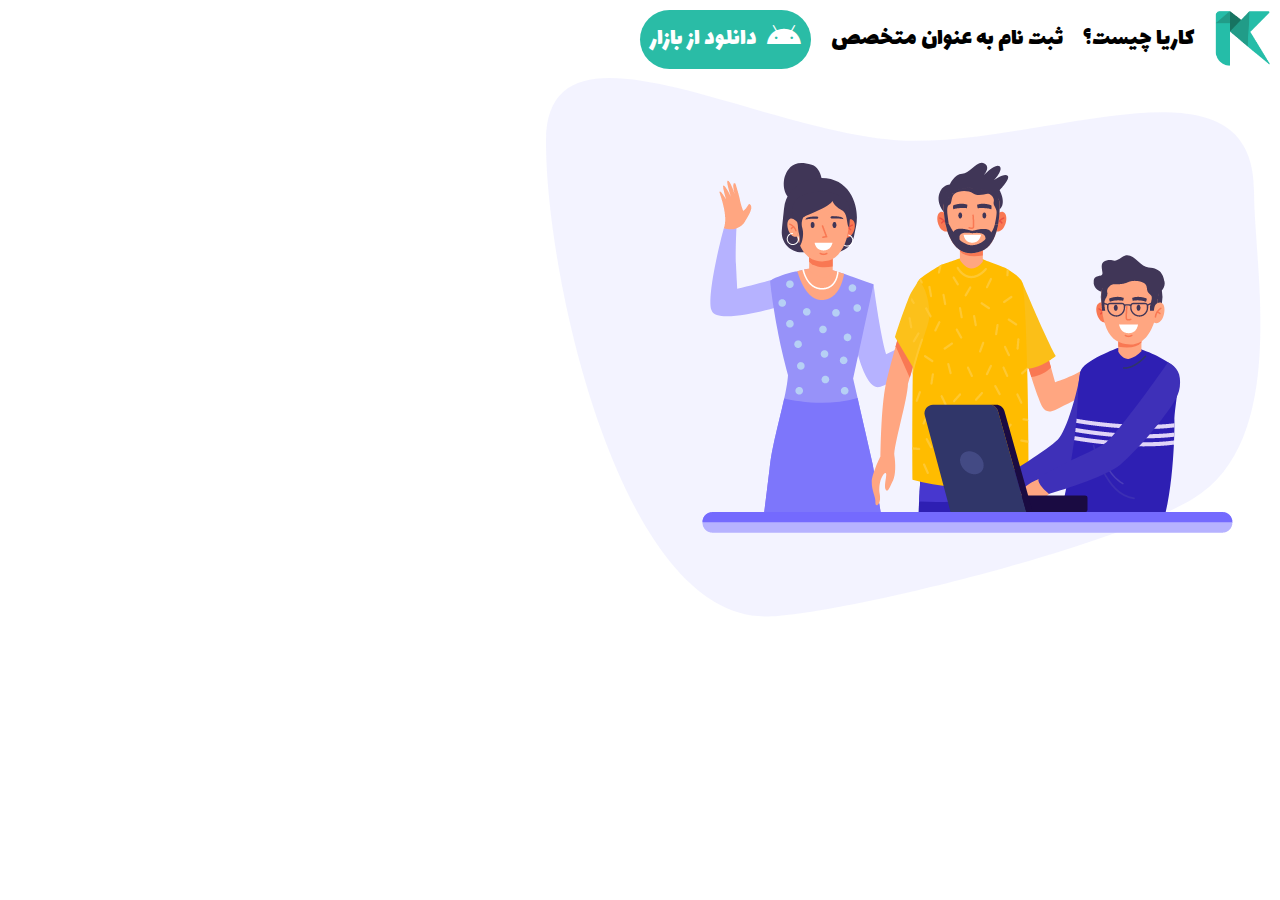
==== index.html @ eb7af567 "image introdcution added ." ====
<!DOCTYPE html>
<html lang="fa-IR" dir="rtl">
  <head>
    <meta charset="utf-8">
    <meta name="description" content="کاریا یک پلتفرم انلاین برای پیدا کردن و انتخاب متخصص با توجه به سابقه و تجربیاتشون هست . با کاریا بهترین متخصص رو انتخاب کنید">
    <meta name="author" content="ویرا">
    <meta name="robots" content="index,follow">
    <link rel="canonical" href="https://KariaApp.ir">
    <link rel="icon" type="image/png" href="images/favicon.png">
    <link rel="stylesheet" href="css/master.css">
    <link rel="stylesheet" href="css/all.css">
    <title>کاریا یک پلتفرم معرفی متخصص</title>
  </head>
  <body>
    <header>
      <nav>
        <ul>
          <li><a href="index.html"><img src="images/favicon.png" alt="kari logo" width="55" height="55"></a></li>
          <li><a href="index.html">کاریا چیست؟</a></li>
          <li><a href="#">ثبت نام به عنوان متخصص</a></li>
          <li><a href="https://cafebazaar.ir/"><i class="fab fa-android"></i> دانلود از بازار </a></li>
        </ul>
      </nav>
    </header>
    <main>
      <section>
        <img id="imgintro" src="images/intro.png" alt="معرفی کاریا" title="KariaIntroduction">
      </section>
    </main>
    <footer>

    </footer>
  </body>
</html>
---- css/master.css ----
@font-face {
  font-family: "Lalezar";
  src: url("../fonts/Lalezar-Regular.ttf") format("truetype");
}

body {
  font-family: Lalezar;
  padding: 2px
}

header ul{
  list-style-type: none;
  display: flex;
  align-items: center;
  margin: 0;
  padding: 0;
}

header a{
  text-decoration: none;
  color: black
}

ul > li:not(:first-child) {
  display: inline;
  margin-right: 20px;
  margin-bottom: 6px;
  font-size: 25px;
}

header li:last-child {
  background-color: #2ABCA6;
  border-radius: 30px;
  padding: 10px;
}

header li:last-child a{
  color: white;
  display: flex;
}

header li:last-child i{
  color: white;
  padding-top: 2px;
  font-size:30px;
  color:white;
  padding-left: 10px;
}

.imgintro{
  float: left;
}
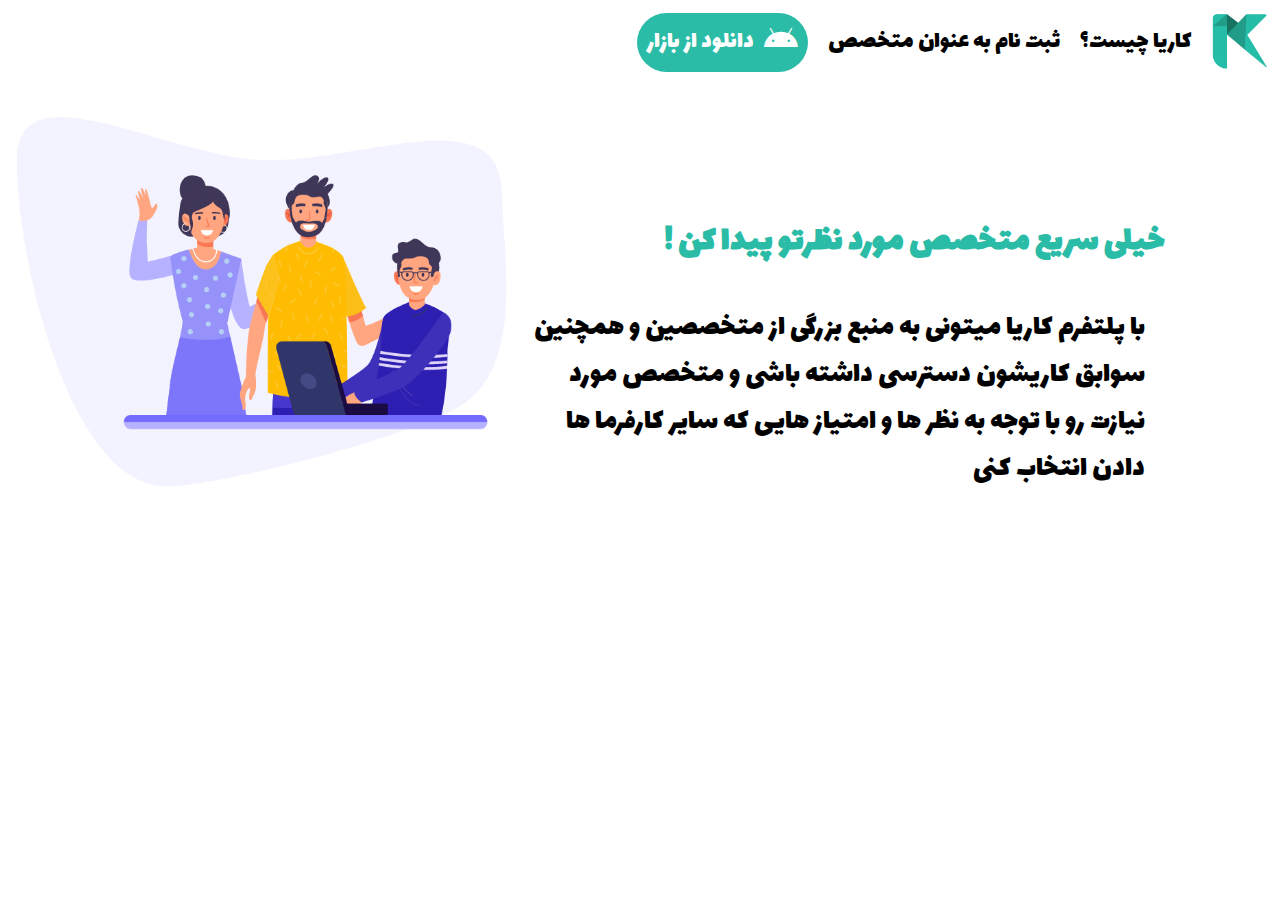
==== commit 87f5030d: "introduction section completed ." ====
--- a/index.html
+++ b/index.html
@@ -24,8 +24,15 @@
     </header>
     <main>
       <section>
-        <img id="imgintro" src="images/intro.png" alt="معرفی کاریا" title="KariaIntroduction">
-      </section>
+        <table id="tblintro">
+          <tbody>
+            <tr>
+              <td> <h3>خیلی سریع متخصص مورد نظرتو پیدا کن !</h3> <p> با پلتفرم کاریا میتونی به منبع بزرگی از متخصصین و همچنین سوابق کاریشون دسترسی داشته باشی و متخصص مورد نیازت رو با توجه به نظر ها و امتیاز هایی که سایر کارفرما ها دادن انتخاب کنی </p> </td>
+              <td><img id="imgintro" src="images/intro.png" alt="معرفی کاریا" title="معرفی کاریا" width="100%" height="auto"></td>
+            </tr>
+          </tbody>
+        </table>
+      </section>  
     </main>
     <footer>
 
--- a/css/master.css
+++ b/css/master.css
@@ -5,7 +5,7 @@
 
 body {
   font-family: Lalezar;
-  padding: 2px
+  padding: 5px;
 }
 
 header ul{
@@ -47,6 +47,25 @@
   padding-left: 10px;
 }
 
-.imgintro{
+#imgintro{
   float: left;
 }
+
+#tblintro{
+  width: 100%;
+}
+
+#tblintro td:first-child{
+  vertical-align: top;
+  padding-right: 100px;
+  padding-top: 100px;
+  width: 60%;
+  font-size: 30px;
+  color: #2ABCA6;
+}
+
+#tblintro td:first-child > p{
+  padding-right: 20px;
+  font-size: 30px;
+  color: black;
+}
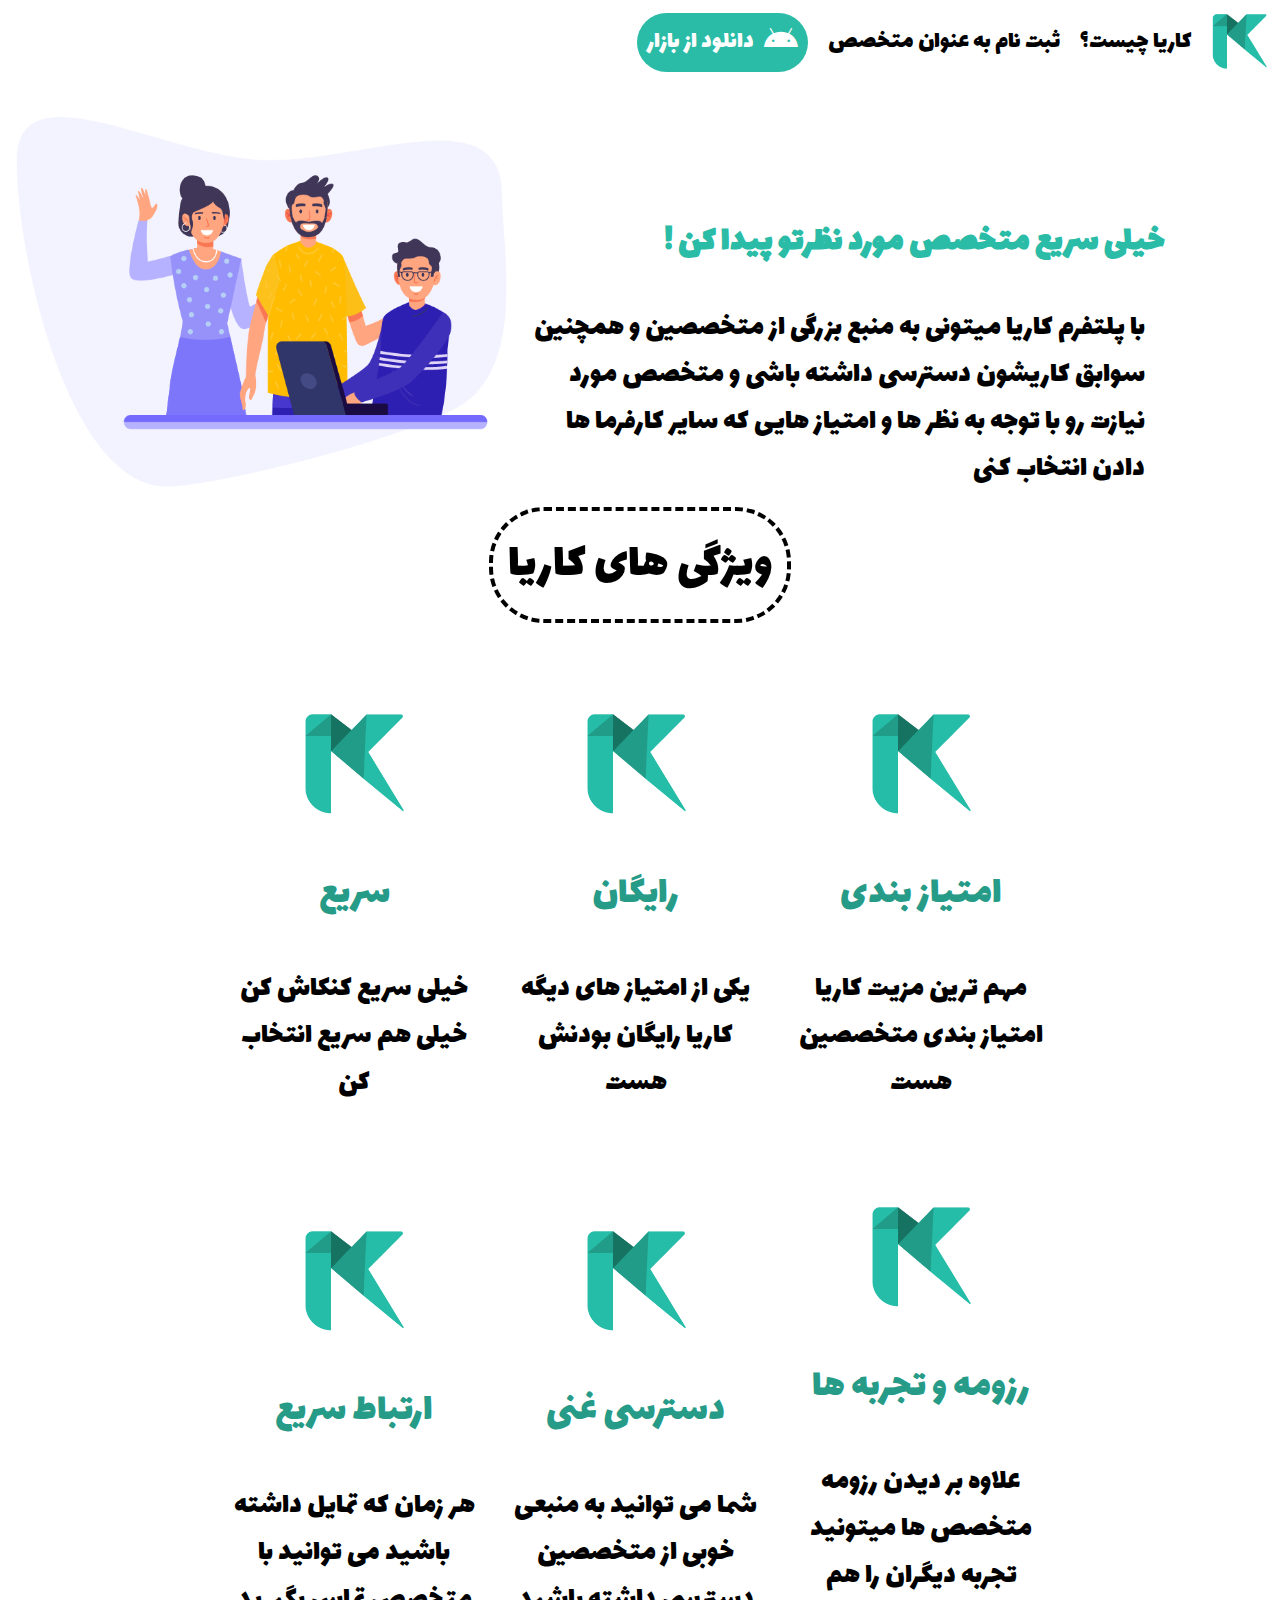
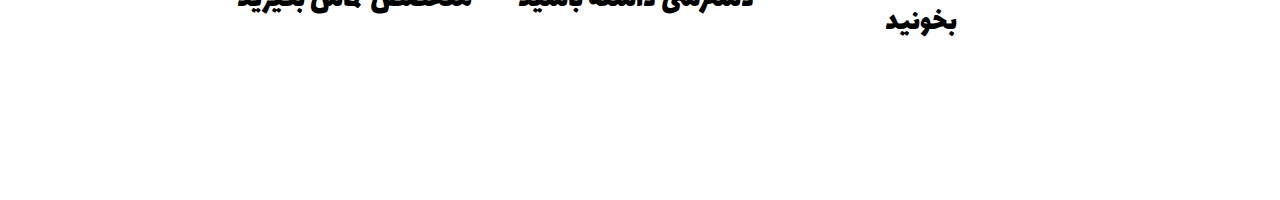
==== commit 34af3301: "features completed ." ====
--- a/index.html
+++ b/index.html
@@ -32,7 +32,25 @@
             </tr>
           </tbody>
         </table>
-      </section>  
+      </section>
+
+      <section>
+        <h2 id="karia-features-header">ویژگی های کاریا</h2>
+        <table id="karia-features-table">
+          <tbody>
+            <tr>
+              <td> <img src="images/favicon.png" alt="سرعت جستوجوی متخصص" title="سریع متخصصت رو پیدا کن"  width="100px" height="100px"> <h3>امتیاز بندی</h3> <p> مهم ترین مزیت کاریا امتیاز بندی متخصصین هست </p> </td>
+              <td> <img src="images/favicon.png" alt="رایگان متخصصت رو پیدا کن" title="از تمام امکانات رایگان استفاده کن"  width="100px" height="100px"> <h3>رایگان</h3> <p> یکی از امتیاز های دیگه کاریا رایگان بودنش هست </p> </td>
+              <td> <img src="images/favicon.png" alt="سریع جست و جو کن" title="خیلی سریع جستوجو کن و متخصصت رو پیدا کن"  width="100px" height="100px"> <h3>سریع</h3> <p> خیلی سریع کنکاش کن خیلی هم سریع انتخاب کن </p> </td>
+            </tr>
+            <tr>
+              <td> <img src="images/favicon.png" alt="رزومه ها و تجربه ها را ببینید" title="رزومه و تجربه ها رو ببینید"  width="100px" height="100px"> <h3>رزومه و تجربه ها</h3> <p> علاوه بر دیدن رزومه متخصص ها میتونید تجربه دیگران را هم بخونید </p> </td>
+              <td> <img src="images/favicon.png" alt="منبعی غنی از متخصصین" title="منبعی بزرگ از متخصصین"  width="100px" height="100px"> <h3>دسترسی غنی</h3> <p> شما می توانید به منبعی خوبی از متخصصین دسترسی داشته باشید </p> </td>
+              <td> <img src="images/favicon.png" alt="امکان تماس و ارتباط سریع با متخصص" title="امکان ارتباط سریع با متخصص"  width="100px" height="100px"> <h3>ارتباط سریع</h3> <p> هر زمان که تمایل داشته باشید می توانید با متخصص تماس بگیرید  </p> </td>
+            </tr>
+          </tbody>
+        </table>
+      </section>
     </main>
     <footer>
 
--- a/css/master.css
+++ b/css/master.css
@@ -69,3 +69,49 @@
   font-size: 30px;
   color: black;
 }
+
+section:not(:first-child){
+  text-align: center;
+  align-items: center;
+}
+
+#karia-features-header{
+  display: inline;
+  font-size: 50px;
+  font-weight: 100;
+  border: 4px dashed black;
+  border-radius: 55px;
+  padding: 15px;
+}
+
+#karia-features-table{
+  width: 70%;
+  height: auto;
+  margin: 60px auto;
+  border-spacing: 30px;
+}
+
+#karia-features-table td{
+  border-radius: 20px;
+  padding: 20px 0px 20px 0px;
+  width: 398px;
+  transition-timing-function: ease-in-out;
+  transition-duration: .5s;
+  transition-property: all;
+}
+
+#karia-features-table td:hover{
+  box-shadow: -5px 5px 40px #E7F7F6;
+  transform: scale(1.1);
+}
+
+#karia-features-table h3{
+  font-weight: 100;
+  font-size: 40px;
+  color: #269B87;
+}
+
+#karia-features-table p{
+  font-weight: 100;
+  font-size: 30px;
+}
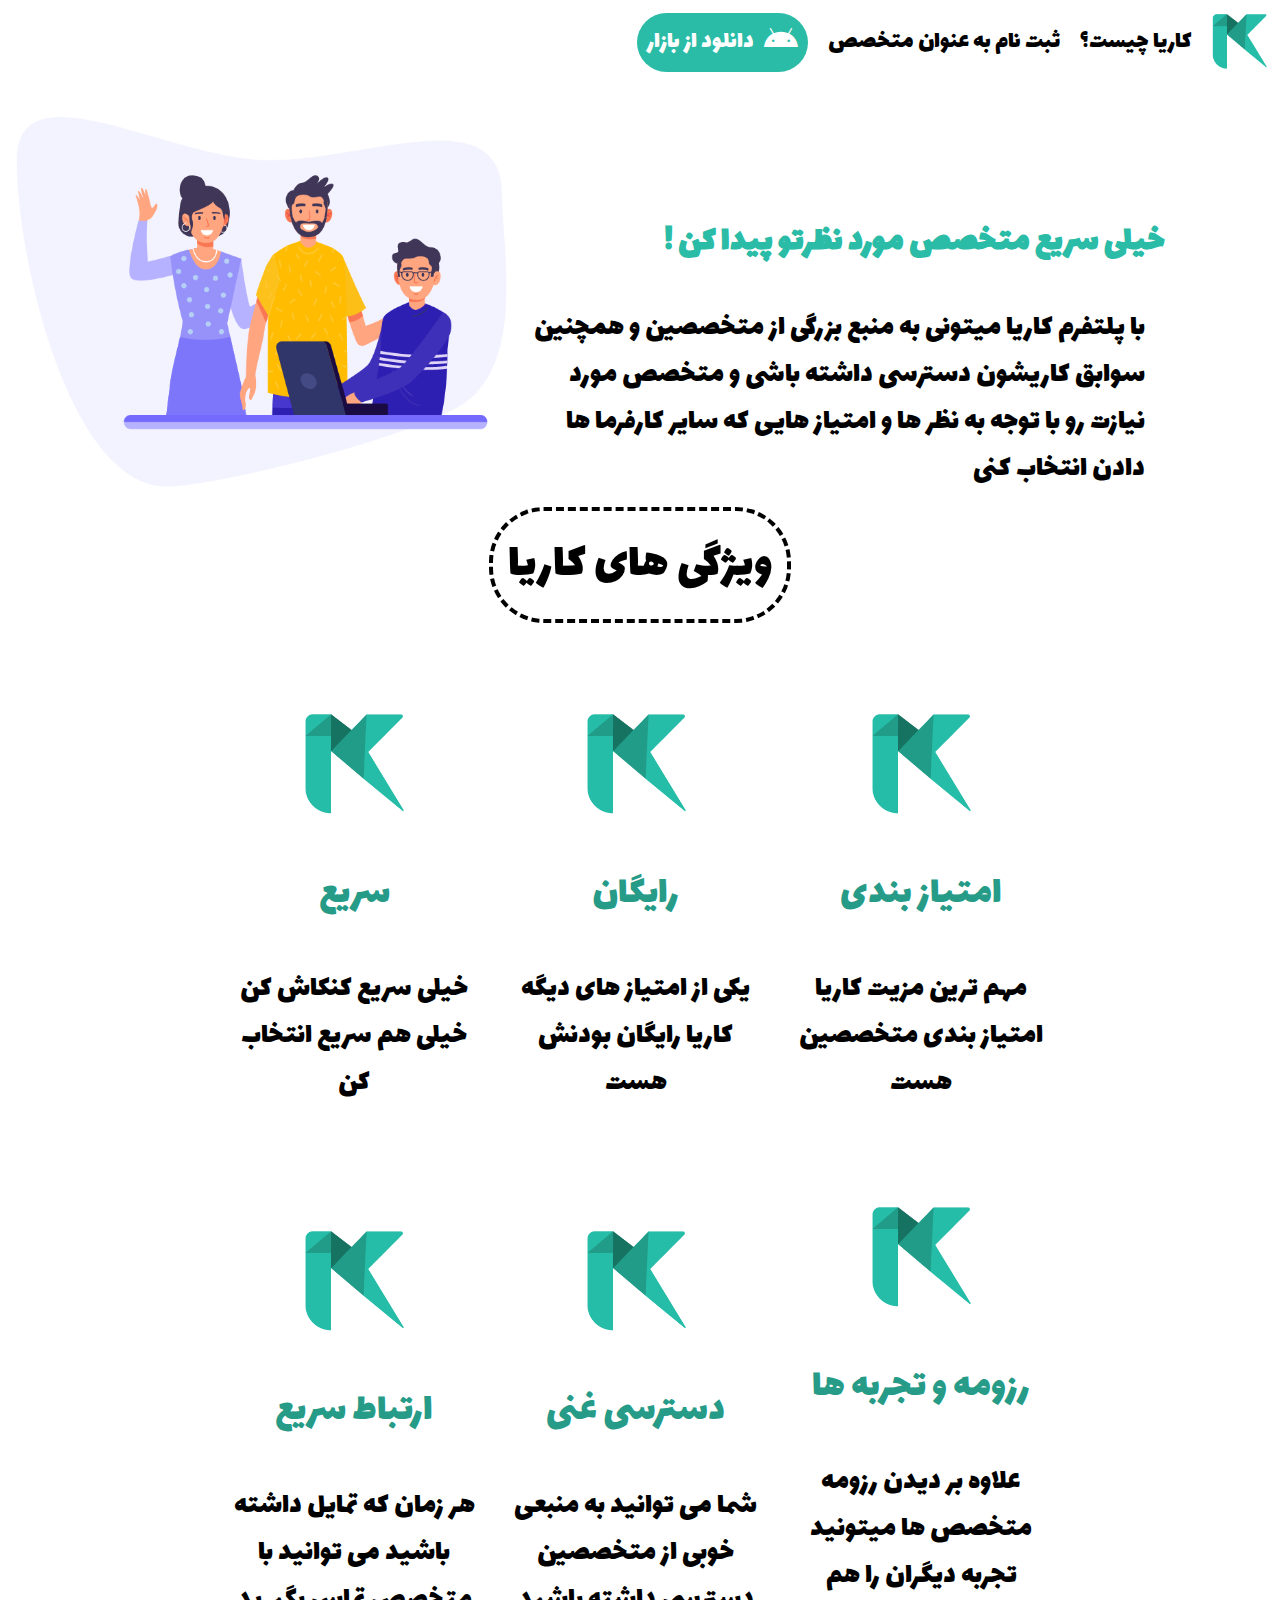
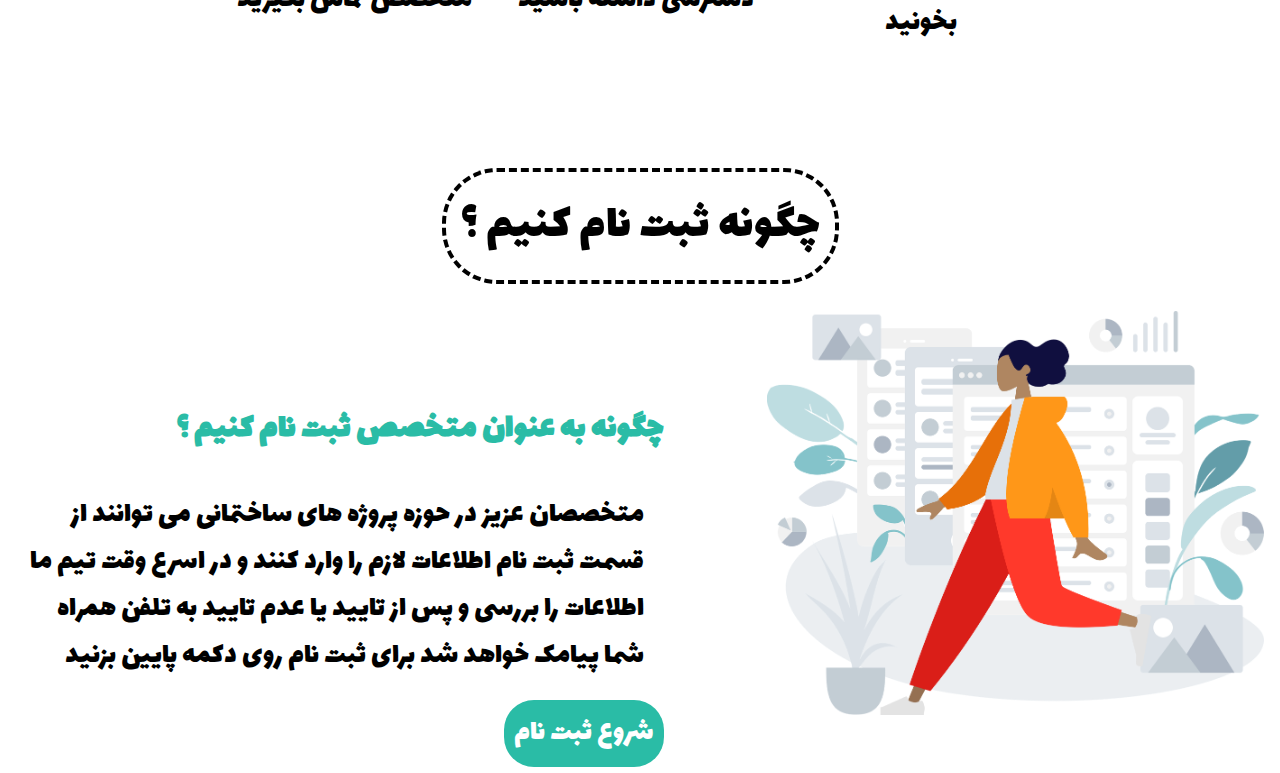
==== commit 71be2a5a: "register section completed ." ====
--- a/index.html
+++ b/index.html
@@ -18,7 +18,7 @@
           <li><a href="index.html"><img src="images/favicon.png" alt="kari logo" width="55" height="55"></a></li>
           <li><a href="index.html">کاریا چیست؟</a></li>
           <li><a href="#">ثبت نام به عنوان متخصص</a></li>
-          <li><a href="https://cafebazaar.ir/"><i class="fab fa-android"></i> دانلود از بازار </a></li>
+          <li><a class="button" href="https://cafebazaar.ir/"><i class="fab fa-android"></i> دانلود از بازار </a></li>
         </ul>
       </nav>
     </header>
@@ -35,7 +35,7 @@
       </section>
 
       <section>
-        <h2 id="karia-features-header">ویژگی های کاریا</h2>
+        <h2 id="section-header">ویژگی های کاریا</h2>
         <table id="karia-features-table">
           <tbody>
             <tr>
@@ -51,6 +51,18 @@
           </tbody>
         </table>
       </section>
+
+      <section>
+        <h2 id="section-header"> چگونه ثبت نام کنیم ؟ </h2>
+        <table id="tblreg">
+          <tbody>
+            <tr>
+              <td><img id="imgintro" src="images/register.png" alt="ثبت نام به عنوان متخصص" title="ثبت نام" width="100%" height="auto"></td>
+              <td> <h3> چگونه به عنوان متخصص ثبت نام کنیم ؟ </h3> <p> متخصصان عزیز در حوزه پروژه های ساختمانی می توانند از قسمت ثبت نام اطلاعات لازم را وارد کنند و در اسرع وقت تیم ما اطلاعات را بررسی و پس از تایید یا عدم تایید به تلفن همراه شما پیامک خواهد شد برای ثبت نام روی دکمه پایین بزنید </p>  <a class="button" href="#"> شروع ثبت نام </a> </td>
+            </tr>
+          </tbody>
+        </table>
+      </section>
     </main>
     <footer>
 
--- a/css/master.css
+++ b/css/master.css
@@ -18,7 +18,7 @@
 
 header a{
   text-decoration: none;
-  color: black
+  color: black;
 }
 
 ul > li:not(:first-child) {
@@ -28,8 +28,10 @@
   font-size: 25px;
 }
 
-header li:last-child {
+.button {
+  text-decoration: none;
   background-color: #2ABCA6;
+  color: white;
   border-radius: 30px;
   padding: 10px;
 }
@@ -51,7 +53,7 @@
   float: left;
 }
 
-#tblintro{
+#tblintro , #tblreg{
   width: 100%;
 }
 
@@ -75,7 +77,7 @@
   align-items: center;
 }
 
-#karia-features-header{
+#section-header{
   display: inline;
   font-size: 50px;
   font-weight: 100;
@@ -115,3 +117,22 @@
   font-weight: 100;
   font-size: 30px;
 }
+
+#tblreg{
+  text-align: right;
+}
+
+#tblreg td:last-child{
+  vertical-align: top;
+  padding-right: 100px;
+  padding-top: 100px;
+  width: 60%;
+  font-size: 30px;
+  color: #2ABCA6;
+}
+
+#tblreg td:last-child > p{
+  padding-right: 20px;
+  font-size: 30px;
+  color: black;
+}
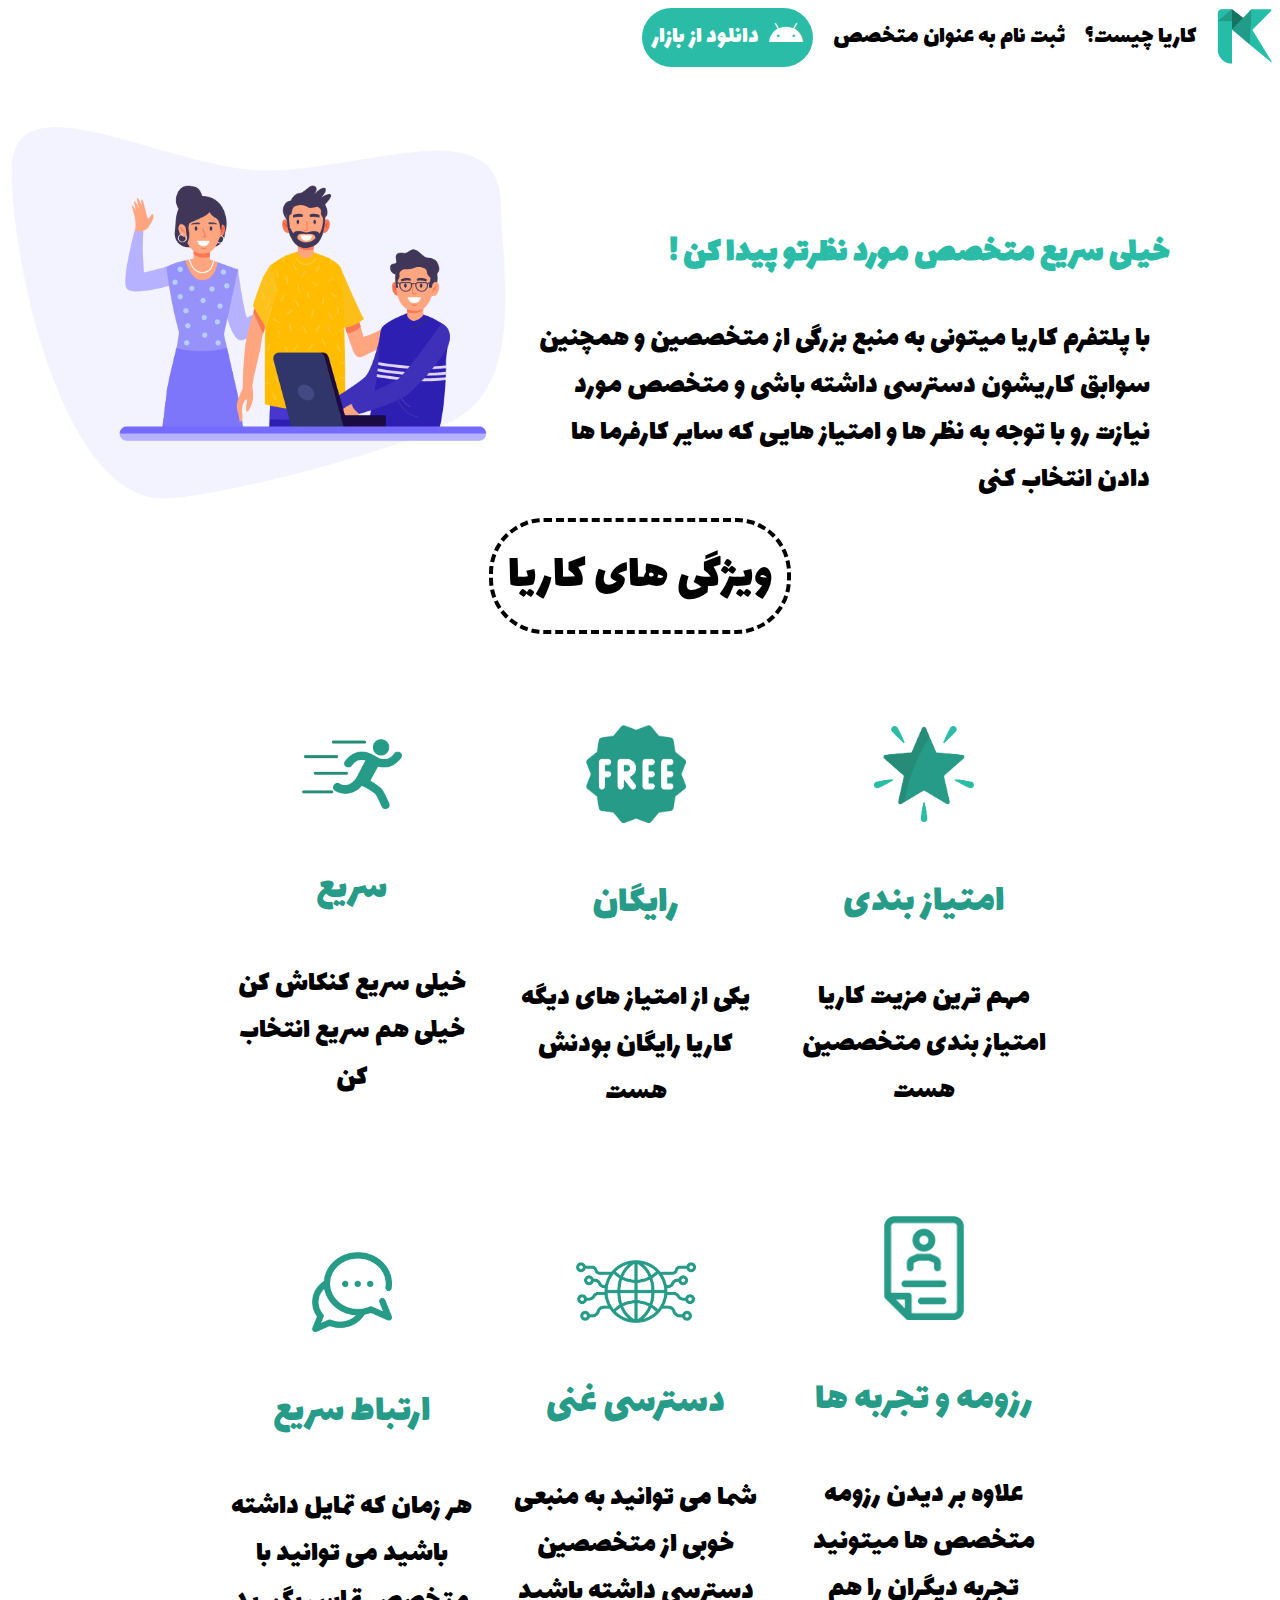
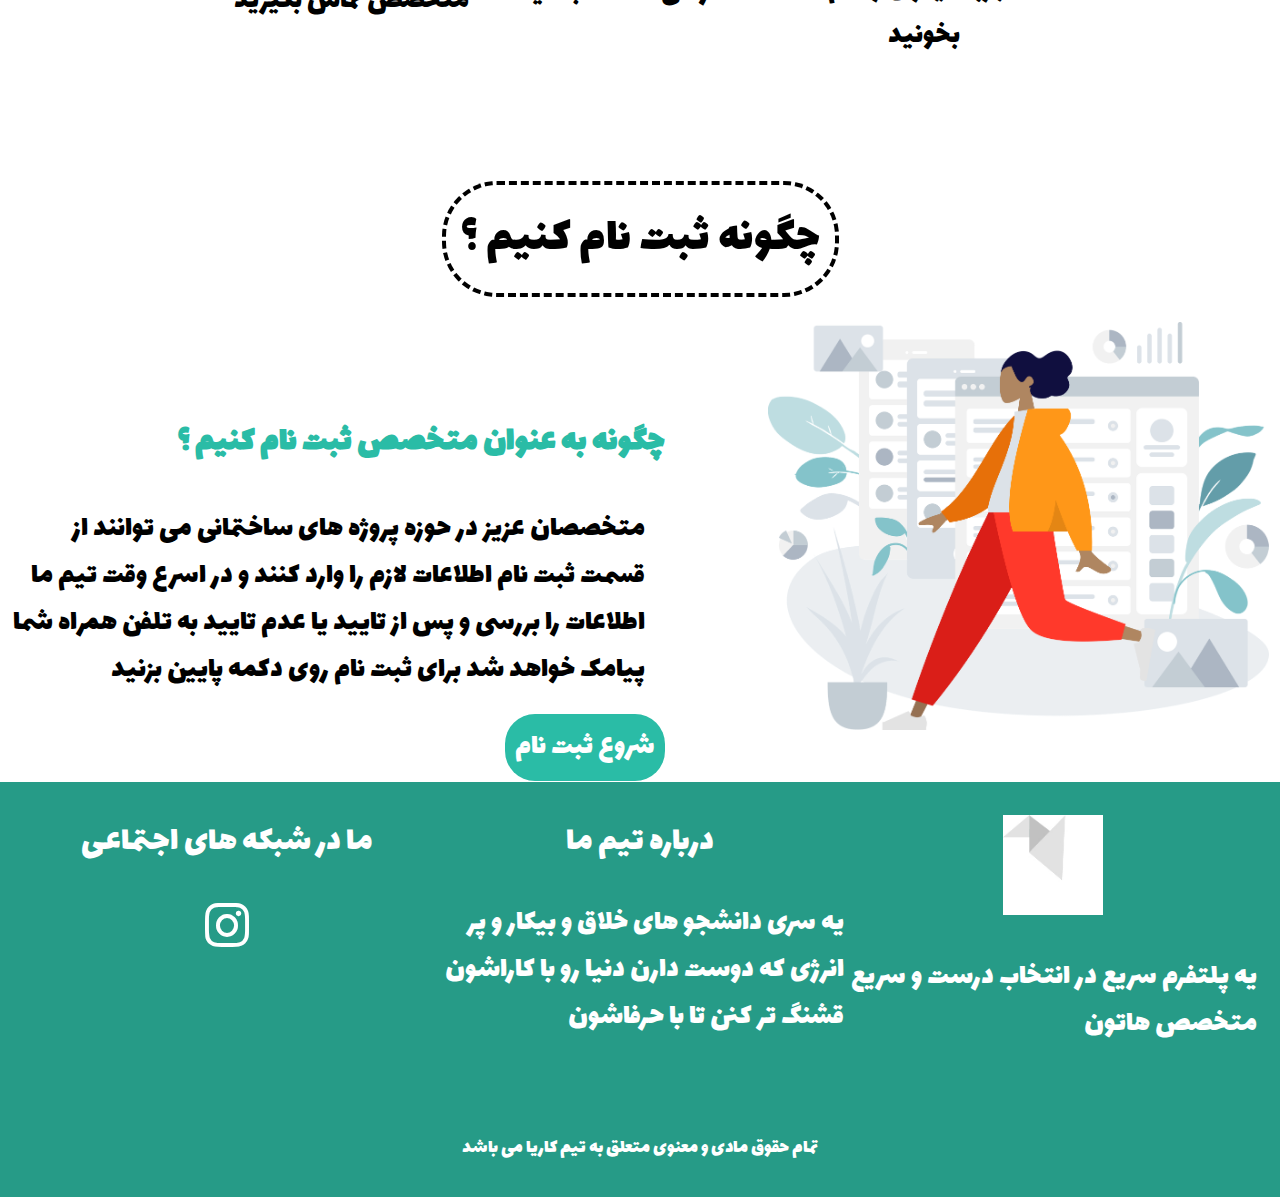
==== commit 1943d94d: "images updated ." ====
--- a/index.html
+++ b/index.html
@@ -6,7 +6,7 @@
     <meta name="author" content="ویرا">
     <meta name="robots" content="index,follow">
     <link rel="canonical" href="https://KariaApp.ir">
-    <link rel="icon" type="image/png" href="images/favicon.png">
+    <link rel="icon" type="image/png" href="images/karia.png">
     <link rel="stylesheet" href="css/master.css">
     <link rel="stylesheet" href="css/all.css">
     <title>کاریا یک پلتفرم معرفی متخصص</title>
@@ -15,10 +15,10 @@
     <header>
       <nav>
         <ul>
-          <li><a href="index.html"><img src="images/favicon.png" alt="kari logo" width="55" height="55"></a></li>
+          <li><a href="index.html"><img src="images/karia.png" alt="kari logo" width="55" height="55"></a></li>
           <li><a href="index.html">کاریا چیست؟</a></li>
           <li><a href="#">ثبت نام به عنوان متخصص</a></li>
-          <li><a class="button" href="https://cafebazaar.ir/"><i class="fab fa-android"></i> دانلود از بازار </a></li>
+          <li><a class="button" href="https://cafebazaar.ir/" target="_blank"><i class="fab fa-android"></i> دانلود از بازار </a></li>
         </ul>
       </nav>
     </header>
@@ -36,17 +36,17 @@
 
       <section>
         <h2 id="section-header">ویژگی های کاریا</h2>
-        <table id="karia-features-table">
+        <table id="tblfeature">
           <tbody>
             <tr>
-              <td> <img src="images/favicon.png" alt="سرعت جستوجوی متخصص" title="سریع متخصصت رو پیدا کن"  width="100px" height="100px"> <h3>امتیاز بندی</h3> <p> مهم ترین مزیت کاریا امتیاز بندی متخصصین هست </p> </td>
-              <td> <img src="images/favicon.png" alt="رایگان متخصصت رو پیدا کن" title="از تمام امکانات رایگان استفاده کن"  width="100px" height="100px"> <h3>رایگان</h3> <p> یکی از امتیاز های دیگه کاریا رایگان بودنش هست </p> </td>
-              <td> <img src="images/favicon.png" alt="سریع جست و جو کن" title="خیلی سریع جستوجو کن و متخصصت رو پیدا کن"  width="100px" height="100px"> <h3>سریع</h3> <p> خیلی سریع کنکاش کن خیلی هم سریع انتخاب کن </p> </td>
+              <td> <img src="images/rating.jpg" alt="امتیاز بندی ها رو ببین" title="بهترین متخصص رو بر اساس امتیاز انتخاب کن"  width="100px" height="auto"> <h3>امتیاز بندی</h3> <p> مهم ترین مزیت کاریا امتیاز بندی متخصصین هست </p> </td>
+              <td> <img src="images/free.jpg" alt="رایگان متخصصت رو پیدا کن" title="از تمام امکانات رایگان استفاده کن"  width="100px" height="auto"> <h3>رایگان</h3> <p> یکی از امتیاز های دیگه کاریا رایگان بودنش هست </p> </td>
+              <td> <img src="images/speed.jpg" alt="سریع جست و جو کن" title="خیلی سریع جستوجو کن و متخصصت رو پیدا کن"  width="100px" height="auto"> <h3>سریع</h3> <p> خیلی سریع کنکاش کن خیلی هم سریع انتخاب کن </p> </td>
             </tr>
             <tr>
-              <td> <img src="images/favicon.png" alt="رزومه ها و تجربه ها را ببینید" title="رزومه و تجربه ها رو ببینید"  width="100px" height="100px"> <h3>رزومه و تجربه ها</h3> <p> علاوه بر دیدن رزومه متخصص ها میتونید تجربه دیگران را هم بخونید </p> </td>
-              <td> <img src="images/favicon.png" alt="منبعی غنی از متخصصین" title="منبعی بزرگ از متخصصین"  width="100px" height="100px"> <h3>دسترسی غنی</h3> <p> شما می توانید به منبعی خوبی از متخصصین دسترسی داشته باشید </p> </td>
-              <td> <img src="images/favicon.png" alt="امکان تماس و ارتباط سریع با متخصص" title="امکان ارتباط سریع با متخصص"  width="100px" height="100px"> <h3>ارتباط سریع</h3> <p> هر زمان که تمایل داشته باشید می توانید با متخصص تماس بگیرید  </p> </td>
+              <td> <img src="images/resume.jpg" alt="رزومه ها و تجربه ها را ببینید" title="رزومه و تجربه ها رو ببینید"  width="80px" height="auto"> <h3>رزومه و تجربه ها</h3> <p> علاوه بر دیدن رزومه متخصص ها میتونید تجربه دیگران را هم بخونید </p> </td>
+              <td> <img src="images/reach-resource.jpg" alt="منبعی غنی از متخصصین" title="منبعی بزرگ از متخصصین"  width="120px" height="auto"> <h3>دسترسی غنی</h3> <p> شما می توانید به منبعی خوبی از متخصصین دسترسی داشته باشید </p> </td>
+              <td> <img src="images/chat.jpg" alt="امکان تماس و ارتباط سریع با متخصص" title="امکان ارتباط سریع با متخصص"  width="80px" height="auto"> <h3>ارتباط سریع</h3> <p> هر زمان که تمایل داشته باشید می توانید با متخصص تماس بگیرید  </p> </td>
             </tr>
           </tbody>
         </table>
@@ -65,7 +65,16 @@
       </section>
     </main>
     <footer>
-
+      <table>
+        <tr>
+          <td> <img src="images/karia-white.jpg" alt="کاریا" title="کاریا" width="100px" height="100px"> <p>یه پلتفرم سریع در انتخاب درست و سریع متخصص هاتون </p> </td>
+          <td> <h2>درباره تیم ما</h2> <p>یه سری دانشجو های خلاق و بیکار و پر انرژی که دوست دارن دنیا رو با کاراشون قشنگ تر کنن تا با حرفاشون</p> </td>
+          <td> <h2>ما در شبکه های اجتماعی</h2> <a href="https://www.instagram.com/" target="_blank" title="اینستا گرام"> <i class="fab fa-instagram" ></i> </a> </td>
+        </tr>
+        <tr>
+          <td colspan="3"> <h3> تمام حقوق مادی و معنوی متعلق به تیم کاریا می باشد </h3> </td>
+        </tr>
+      </table>
     </footer>
   </body>
 </html>
--- a/css/master.css
+++ b/css/master.css
@@ -5,7 +5,12 @@
 
 body {
   font-family: Lalezar;
-  padding: 5px;
+  padding: 0px;
+  margin: 0px;
+}
+
+header , main , footer{
+  padding: 8px;
 }
 
 header ul{
@@ -14,6 +19,10 @@
   align-items: center;
   margin: 0;
   padding: 0;
+}
+
+table{
+  width: 100%;
 }
 
 header a{
@@ -53,10 +62,6 @@
   float: left;
 }
 
-#tblintro , #tblreg{
-  width: 100%;
-}
-
 #tblintro td:first-child{
   vertical-align: top;
   padding-right: 100px;
@@ -86,14 +91,14 @@
   padding: 15px;
 }
 
-#karia-features-table{
+#tblfeature{
   width: 70%;
   height: auto;
   margin: 60px auto;
   border-spacing: 30px;
 }
 
-#karia-features-table td{
+#tblfeature td{
   border-radius: 20px;
   padding: 20px 0px 20px 0px;
   width: 398px;
@@ -102,18 +107,18 @@
   transition-property: all;
 }
 
-#karia-features-table td:hover{
+#tblfeature td:hover{
   box-shadow: -5px 5px 40px #E7F7F6;
   transform: scale(1.1);
 }
 
-#karia-features-table h3{
+#tblfeature h3{
   font-weight: 100;
   font-size: 40px;
   color: #269B87;
 }
 
-#karia-features-table p{
+#tblfeature p{
   font-weight: 100;
   font-size: 30px;
 }
@@ -136,3 +141,42 @@
   font-size: 30px;
   color: black;
 }
+
+footer{
+  background-color: #269B87;
+  color: white;
+  padding: 30px 20px 10px 20px;
+}
+
+footer i{
+  color: white;
+  padding-top: 2px;
+  font-size:50px;
+  padding: 30px 0px 0px 0px;
+}
+
+footer td{
+  text-align: center;
+  vertical-align: top;
+  width: 30%;
+}
+
+footer h3{
+  font-size: 20px;
+  font-weight: 100;
+  margin-top: 50px;
+}
+
+footer p{
+  text-align: right;
+}
+
+footer h2{
+  font-size: 35px;
+  font-weight: 100;
+  margin: 0px;
+}
+
+footer p{
+  font-size: 30px;
+}
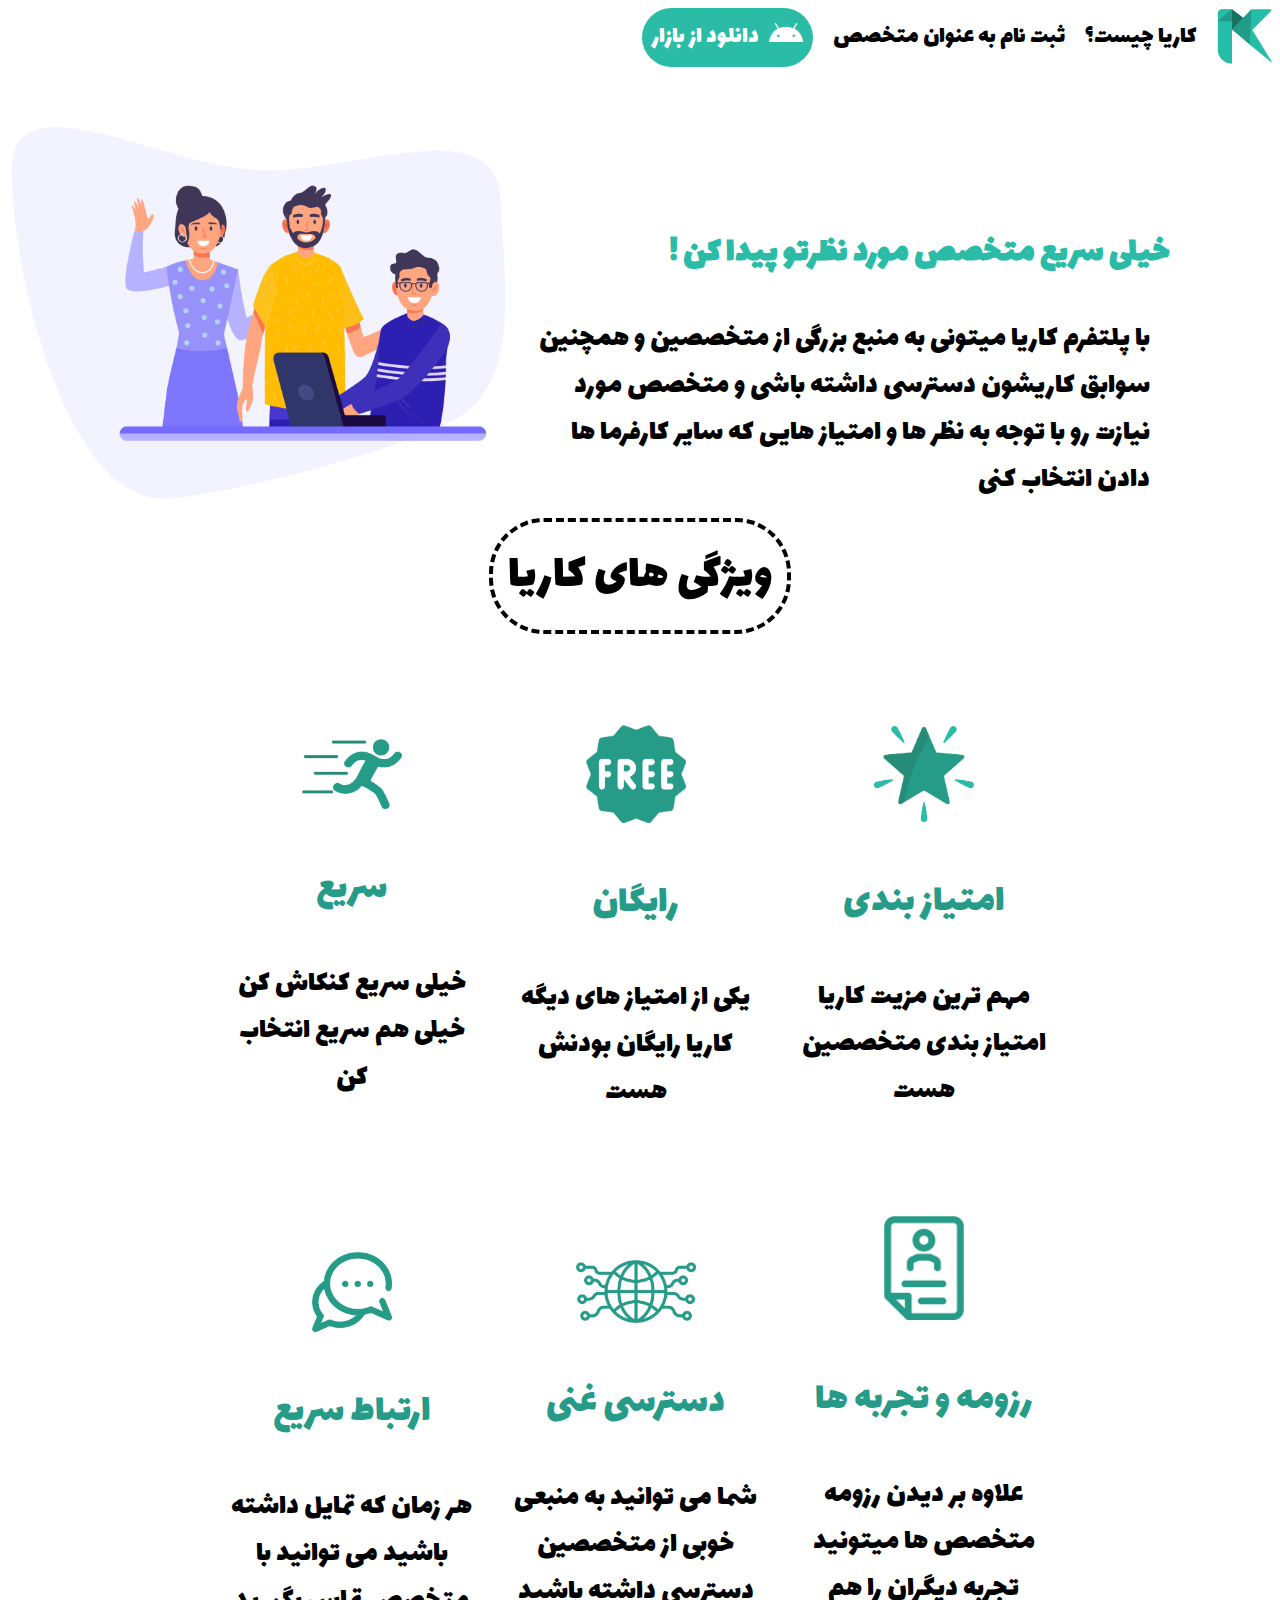
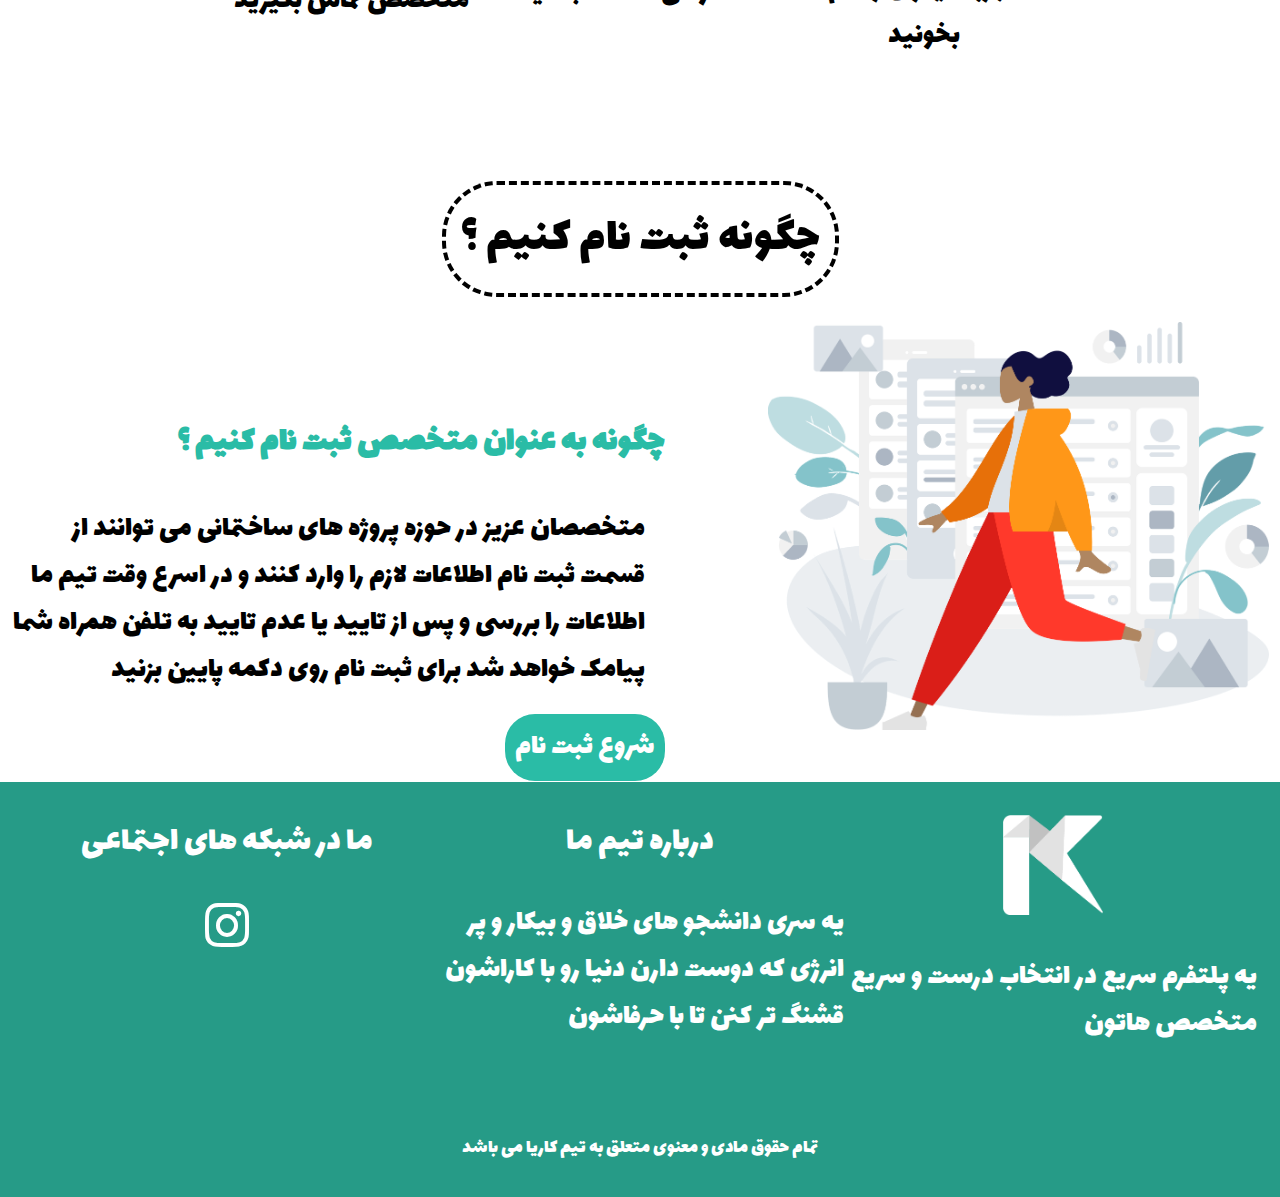
==== commit d86abe04: "register page completed ." ====
--- a/index.html
+++ b/index.html
@@ -1,4 +1,4 @@
-<!DOCTYPE html>
+﻿<!DOCTYPE html>
 <html lang="fa-IR" dir="rtl">
   <head>
     <meta charset="utf-8">
@@ -17,7 +17,7 @@
         <ul>
           <li><a href="index.html"><img src="images/karia.png" alt="kari logo" width="55" height="55"></a></li>
           <li><a href="index.html">کاریا چیست؟</a></li>
-          <li><a href="#">ثبت نام به عنوان متخصص</a></li>
+          <li><a href="auth.html">ثبت نام به عنوان متخصص</a></li>
           <li><a class="button" href="https://cafebazaar.ir/" target="_blank"><i class="fab fa-android"></i> دانلود از بازار </a></li>
         </ul>
       </nav>
@@ -39,14 +39,14 @@
         <table id="tblfeature">
           <tbody>
             <tr>
-              <td> <img src="images/rating.jpg" alt="امتیاز بندی ها رو ببین" title="بهترین متخصص رو بر اساس امتیاز انتخاب کن"  width="100px" height="auto"> <h3>امتیاز بندی</h3> <p> مهم ترین مزیت کاریا امتیاز بندی متخصصین هست </p> </td>
-              <td> <img src="images/free.jpg" alt="رایگان متخصصت رو پیدا کن" title="از تمام امکانات رایگان استفاده کن"  width="100px" height="auto"> <h3>رایگان</h3> <p> یکی از امتیاز های دیگه کاریا رایگان بودنش هست </p> </td>
-              <td> <img src="images/speed.jpg" alt="سریع جست و جو کن" title="خیلی سریع جستوجو کن و متخصصت رو پیدا کن"  width="100px" height="auto"> <h3>سریع</h3> <p> خیلی سریع کنکاش کن خیلی هم سریع انتخاب کن </p> </td>
+              <td> <img src="images/rating.png" alt="امتیاز بندی ها رو ببین" title="بهترین متخصص رو بر اساس امتیاز انتخاب کن"  width="100px" height="auto"> <h3>امتیاز بندی</h3> <p> مهم ترین مزیت کاریا امتیاز بندی متخصصین هست </p> </td>
+              <td> <img src="images/free.png" alt="رایگان متخصصت رو پیدا کن" title="از تمام امکانات رایگان استفاده کن"  width="100px" height="auto"> <h3>رایگان</h3> <p> یکی از امتیاز های دیگه کاریا رایگان بودنش هست </p> </td>
+              <td> <img src="images/speed.png" alt="سریع جست و جو کن" title="خیلی سریع جستوجو کن و متخصصت رو پیدا کن"  width="100px" height="auto"> <h3>سریع</h3> <p> خیلی سریع کنکاش کن خیلی هم سریع انتخاب کن </p> </td>
             </tr>
             <tr>
-              <td> <img src="images/resume.jpg" alt="رزومه ها و تجربه ها را ببینید" title="رزومه و تجربه ها رو ببینید"  width="80px" height="auto"> <h3>رزومه و تجربه ها</h3> <p> علاوه بر دیدن رزومه متخصص ها میتونید تجربه دیگران را هم بخونید </p> </td>
-              <td> <img src="images/reach-resource.jpg" alt="منبعی غنی از متخصصین" title="منبعی بزرگ از متخصصین"  width="120px" height="auto"> <h3>دسترسی غنی</h3> <p> شما می توانید به منبعی خوبی از متخصصین دسترسی داشته باشید </p> </td>
-              <td> <img src="images/chat.jpg" alt="امکان تماس و ارتباط سریع با متخصص" title="امکان ارتباط سریع با متخصص"  width="80px" height="auto"> <h3>ارتباط سریع</h3> <p> هر زمان که تمایل داشته باشید می توانید با متخصص تماس بگیرید  </p> </td>
+              <td> <img src="images/resume.png" alt="رزومه ها و تجربه ها را ببینید" title="رزومه و تجربه ها رو ببینید"  width="80px" height="auto"> <h3>رزومه و تجربه ها</h3> <p> علاوه بر دیدن رزومه متخصص ها میتونید تجربه دیگران را هم بخونید </p> </td>
+              <td> <img src="images/reach-resource.png" alt="منبعی غنی از متخصصین" title="منبعی بزرگ از متخصصین"  width="120px" height="auto"> <h3>دسترسی غنی</h3> <p> شما می توانید به منبعی خوبی از متخصصین دسترسی داشته باشید </p> </td>
+              <td> <img src="images/chat.png" alt="امکان تماس و ارتباط سریع با متخصص" title="امکان ارتباط سریع با متخصص"  width="80px" height="auto"> <h3>ارتباط سریع</h3> <p> هر زمان که تمایل داشته باشید می توانید با متخصص تماس بگیرید  </p> </td>
             </tr>
           </tbody>
         </table>
@@ -58,7 +58,7 @@
           <tbody>
             <tr>
               <td><img id="imgintro" src="images/register.png" alt="ثبت نام به عنوان متخصص" title="ثبت نام" width="100%" height="auto"></td>
-              <td> <h3> چگونه به عنوان متخصص ثبت نام کنیم ؟ </h3> <p> متخصصان عزیز در حوزه پروژه های ساختمانی می توانند از قسمت ثبت نام اطلاعات لازم را وارد کنند و در اسرع وقت تیم ما اطلاعات را بررسی و پس از تایید یا عدم تایید به تلفن همراه شما پیامک خواهد شد برای ثبت نام روی دکمه پایین بزنید </p>  <a class="button" href="#"> شروع ثبت نام </a> </td>
+              <td> <h3> چگونه به عنوان متخصص ثبت نام کنیم ؟ </h3> <p> متخصصان عزیز در حوزه پروژه های ساختمانی می توانند از قسمت ثبت نام اطلاعات لازم را وارد کنند و در اسرع وقت تیم ما اطلاعات را بررسی و پس از تایید یا عدم تایید به تلفن همراه شما پیامک خواهد شد برای ثبت نام روی دکمه پایین بزنید </p>  <a class="button" href="auth.html"> شروع ثبت نام </a> </td>
             </tr>
           </tbody>
         </table>
@@ -67,7 +67,7 @@
     <footer>
       <table>
         <tr>
-          <td> <img src="images/karia-white.jpg" alt="کاریا" title="کاریا" width="100px" height="100px"> <p>یه پلتفرم سریع در انتخاب درست و سریع متخصص هاتون </p> </td>
+          <td> <img src="images/karia-white.png" alt="کاریا" title="کاریا" width="100px" height="100px"> <p>یه پلتفرم سریع در انتخاب درست و سریع متخصص هاتون </p> </td>
           <td> <h2>درباره تیم ما</h2> <p>یه سری دانشجو های خلاق و بیکار و پر انرژی که دوست دارن دنیا رو با کاراشون قشنگ تر کنن تا با حرفاشون</p> </td>
           <td> <h2>ما در شبکه های اجتماعی</h2> <a href="https://www.instagram.com/" target="_blank" title="اینستا گرام"> <i class="fab fa-instagram" ></i> </a> </td>
         </tr>
--- a/css/master.css
+++ b/css/master.css
@@ -19,10 +19,6 @@
   align-items: center;
   margin: 0;
   padding: 0;
-}
-
-table{
-  width: 100%;
 }
 
 header a{
@@ -56,6 +52,10 @@
   font-size:30px;
   color:white;
   padding-left: 10px;
+}
+
+table{
+  width: 100%;
 }
 
 #imgintro{
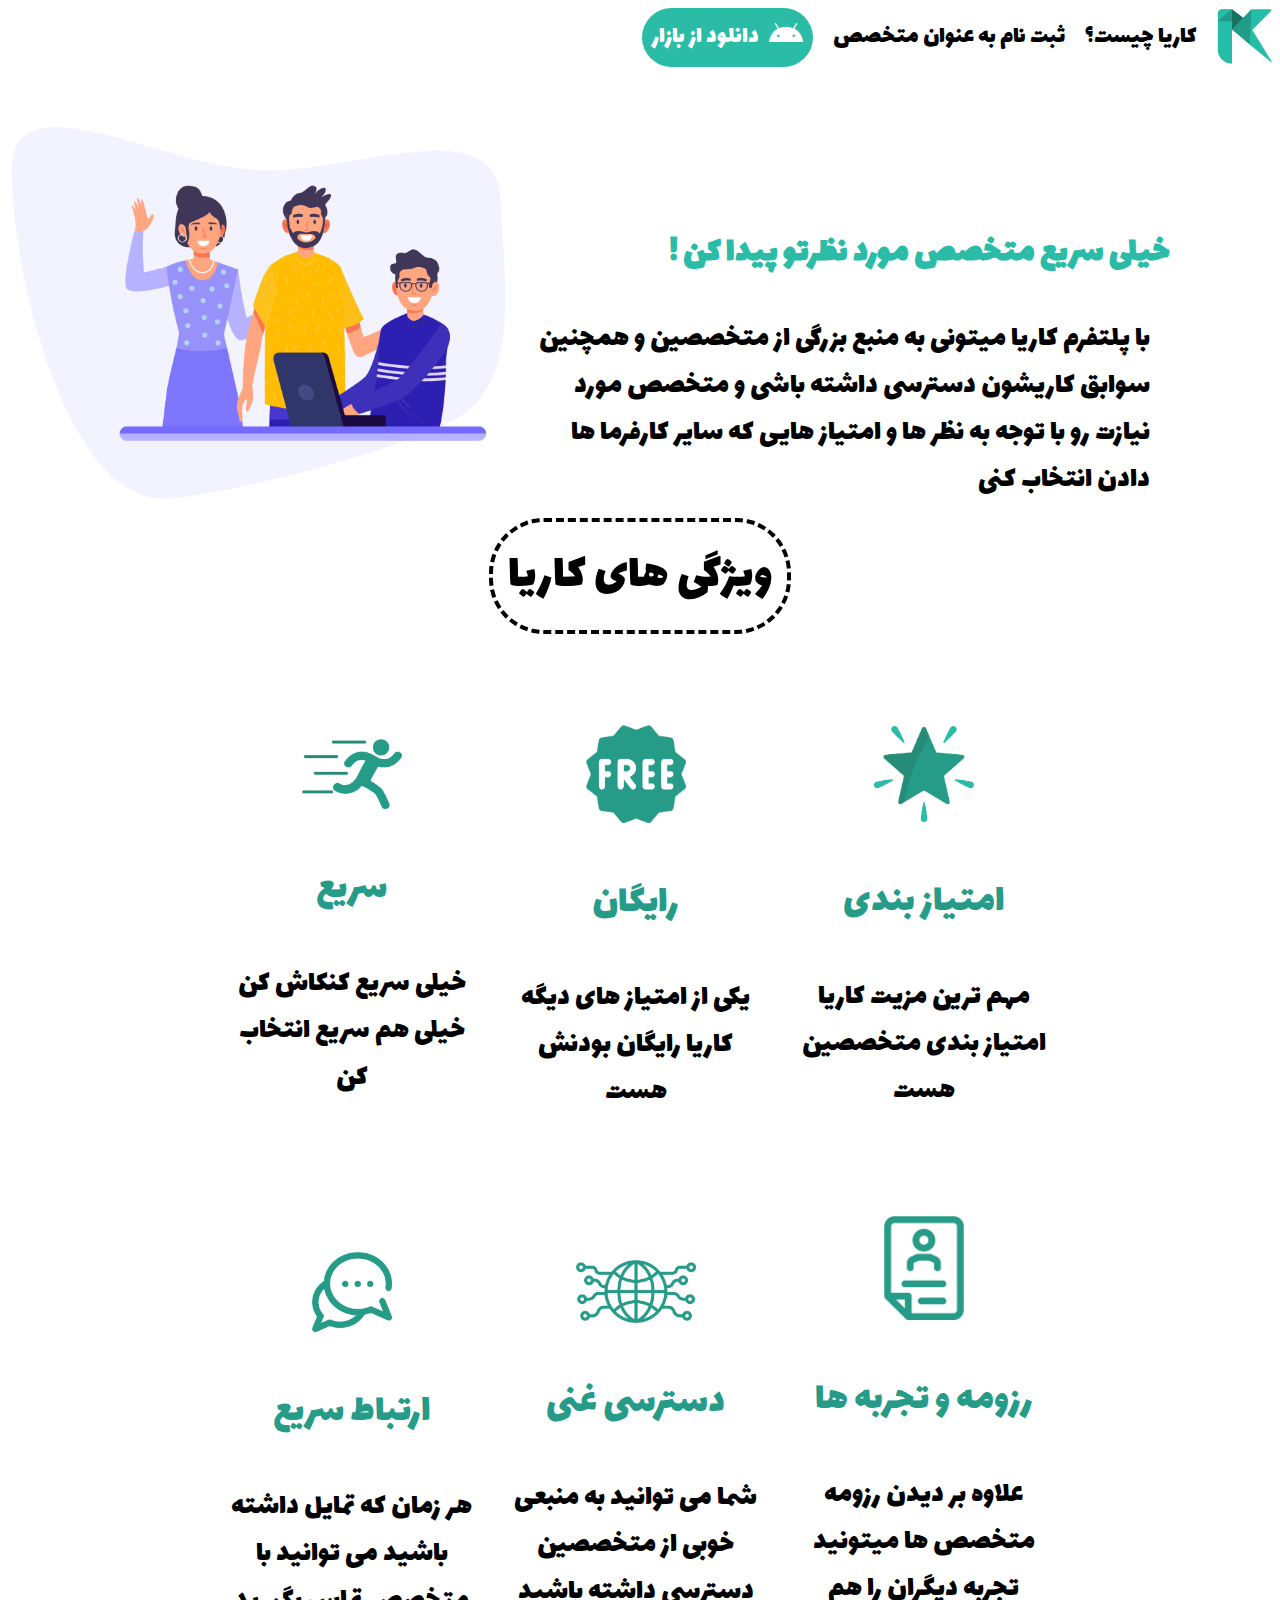
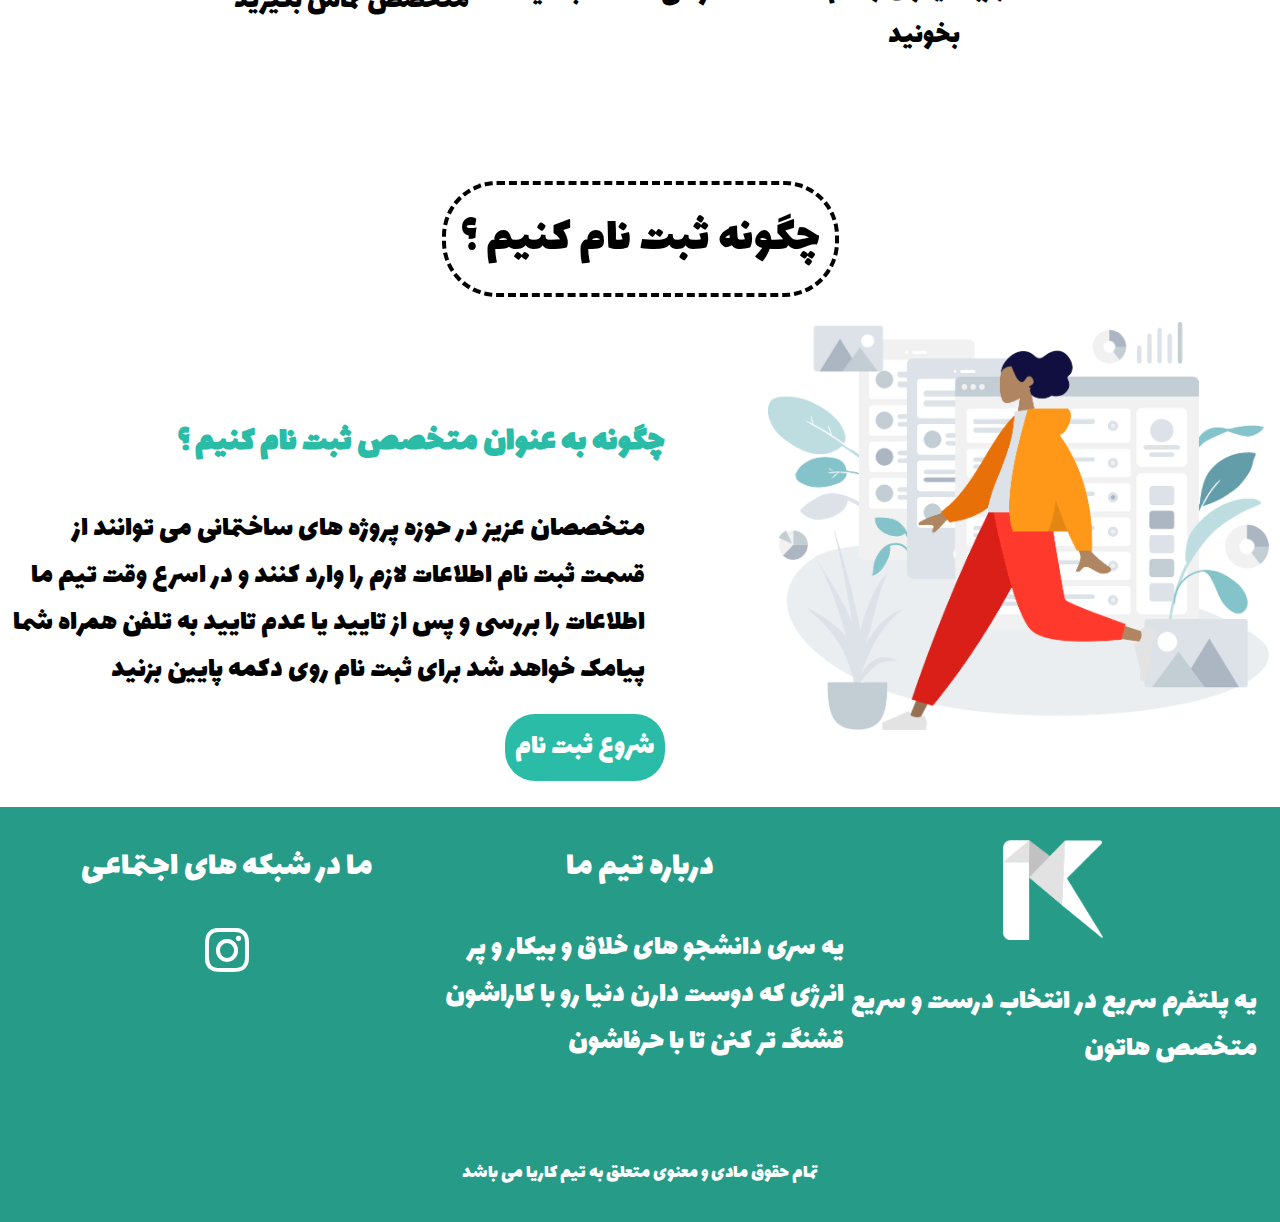
==== commit 1228b8ac: "some conflicts in difference browsers fixed ." ====
--- a/index.html
+++ b/index.html
@@ -5,7 +5,7 @@
     <meta name="description" content="کاریا یک پلتفرم انلاین برای پیدا کردن و انتخاب متخصص با توجه به سابقه و تجربیاتشون هست . با کاریا بهترین متخصص رو انتخاب کنید">
     <meta name="author" content="ویرا">
     <meta name="robots" content="index,follow">
-    <link rel="canonical" href="https://KariaApp.ir">
+    <link rel="canonical" href="https://Karia.ir">
     <link rel="icon" type="image/png" href="images/karia.png">
     <link rel="stylesheet" href="css/master.css">
     <link rel="stylesheet" href="css/all.css">
--- a/css/master.css
+++ b/css/master.css
@@ -1,6 +1,6 @@
 @font-face {
   font-family: "Lalezar";
-  src: url("../fonts/Lalezar-Regular.ttf") format("truetype");
+  src: url("../webfonts/Lalezar-Regular.ttf") format("truetype");
 }
 
 body {
@@ -34,9 +34,11 @@
 }
 
 .button {
+  border: none;
   text-decoration: none;
   background-color: #2ABCA6;
   color: white;
+  font-family: Lalezar;
   border-radius: 30px;
   padding: 10px;
 }
@@ -145,6 +147,7 @@
 footer{
   background-color: #269B87;
   color: white;
+  margin-top: 25px;
   padding: 30px 20px 10px 20px;
 }
 
